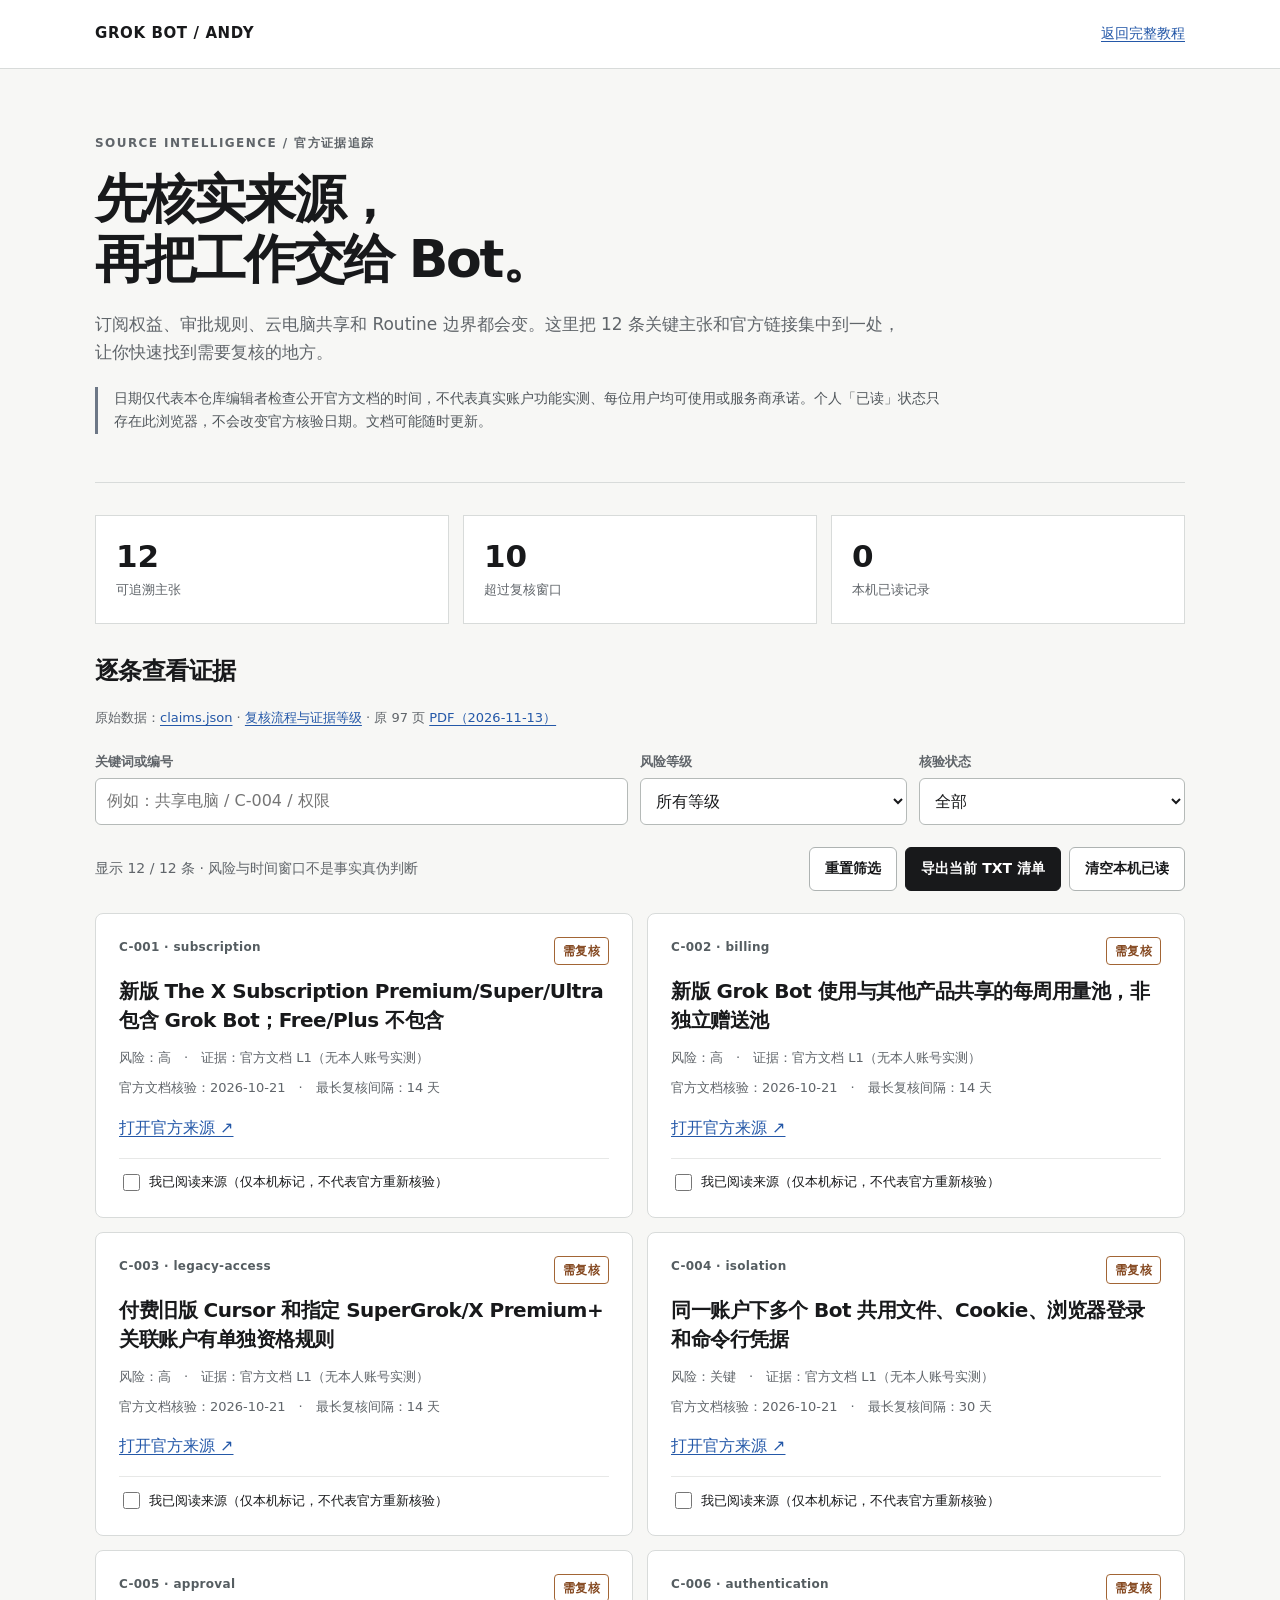
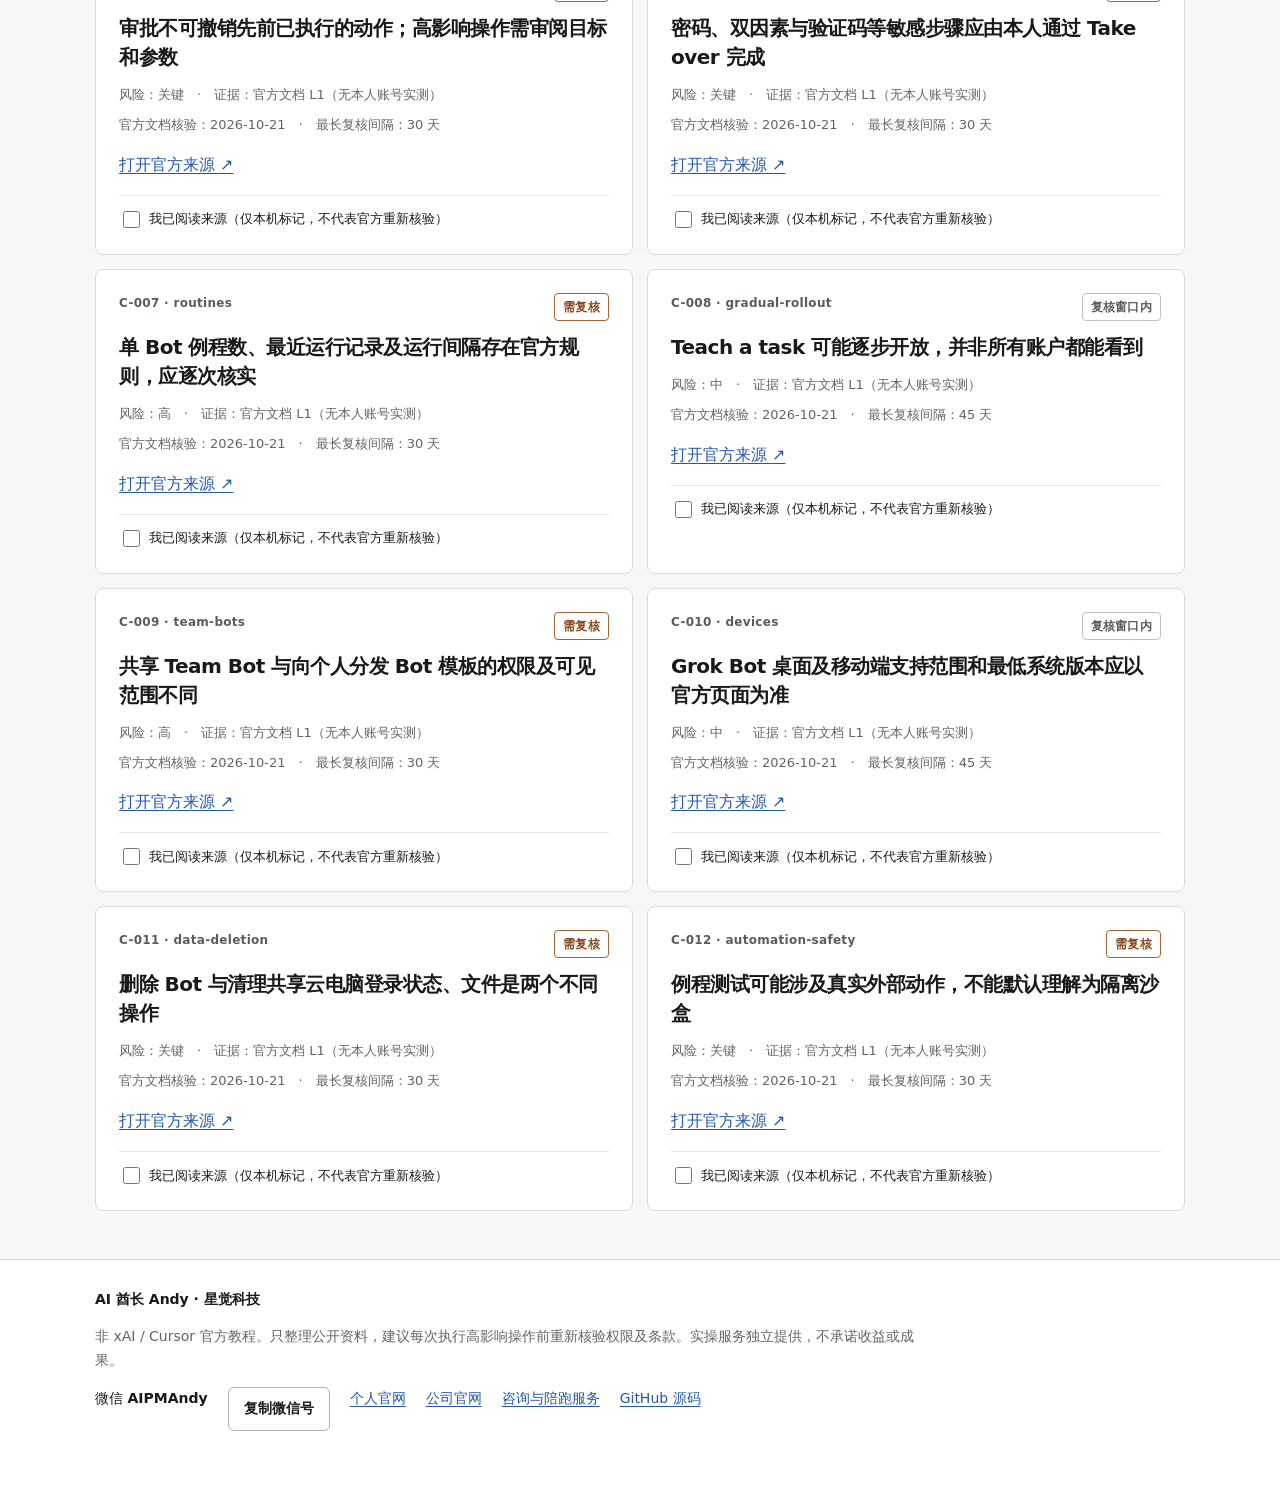
==== source-audit.html @ 8f7f7f73 "feat: add source-backed Grok Bot claim audit workbench" ====
<!doctype html>
<html lang="zh-CN">
<head>
<meta charset="utf-8"><meta name="viewport" content="width=device-width, initial-scale=1">
<title>Grok Bot 官方来源核验工作台｜12 条关键主张 · AI 酋长 Andy</title>
<meta name="description" content="逐条查看 Grok Bot 的订阅、共享电脑、安全审批、自动化和团队权限来源。显示真实官方文档核验日、复核周期、证据等级与本地检查记录，可搜索筛选和导出。">
<meta name="robots" content="index,follow">
<link rel="canonical" href="https://aipmandy.github.io/grok-bot-handbook/source-audit.html">
<meta property="og:type" content="website"><meta property="og:title" content="Grok Bot 官方来源核验工作台"><meta property="og:description" content="12 条关键主张的官方原文、核验日期、风险等级与复核清单。非账号实测。"><meta property="og:url" content="https://aipmandy.github.io/grok-bot-handbook/source-audit.html">
<meta name="theme-color" content="#f7f7f5">
<link rel="icon" type="image/svg+xml" href="assets/favicon.svg">
<script type="application/ld+json">{"@context":"https://schema.org","@type":"WebPage","name":"Grok Bot 官方来源核验工作台","url":"https://aipmandy.github.io/grok-bot-handbook/source-audit.html","inLanguage":"zh-CN","dateModified":"2026-11-24","isPartOf":{"@type":"WebSite","url":"https://aipmandy.github.io/grok-bot-handbook/"},"author":{"@type":"Person","name":"AI 酋长 Andy","url":"https://metaver.vip/"},"publisher":{"@type":"Organization","name":"星觉科技","url":"https://www.a6no1.cn/"},"about":{"@type":"Thing","name":"Grok Bot 官方功能与订阅核验"},"isAccessibleForFree":true}</script>
<style>
:root{color-scheme:light;--ink:#18191b;--soft:#60656a;--bg:#f7f7f5;--line:#d8dbda;--panel:#fff;--blue:#2458a8}
*{box-sizing:border-box}body{margin:0;font:16px/1.68 system-ui,-apple-system,BlinkMacSystemFont,"PingFang SC","Microsoft Yahei",sans-serif;color:var(--ink);background:var(--bg)}
a{color:var(--blue);text-underline-offset:3px}button,input,select{font:inherit}button,select{cursor:pointer}button:focus-visible,a:focus-visible,input:focus-visible,select:focus-visible{outline:3px solid #629df5;outline-offset:3px}
.skip{position:absolute;left:-9999px;top:6px}.skip:focus{left:12px;z-index:9;background:#fff;padding:8px}
.wrap{width:min(1090px,calc(100% - 40px));margin-inline:auto}.top{border-bottom:1px solid var(--line);background:var(--panel)}.nav{display:flex;align-items:center;justify-content:space-between;gap:16px;min-height:68px}.wordmark{font-size:15px;letter-spacing:.04em;font-weight:750;text-decoration:none;color:var(--ink)}.navlink{font-size:14px}
.kicker{font-size:12px;font-weight:730;letter-spacing:.12em;color:var(--soft);text-transform:uppercase}.hero{padding:64px 0 34px;border-bottom:1px solid var(--line)}h1{font-size:clamp(30px,4.5vw,52px);line-height:1.16;letter-spacing:-.045em;margin:16px 0 20px;max-width:850px}h2{font-size:24px;line-height:1.3;letter-spacing:-.025em}.lead{max-width:820px;font-size:17px;color:var(--soft);margin:0 0 20px}.note{max-width:850px;padding-left:16px;border-left:3px solid #6d7786;color:#51575c;font-size:14px}
.metrics{display:grid;grid-template-columns:repeat(3,minmax(0,1fr));gap:14px;margin:32px 0}.metric{background:#fff;border:1px solid var(--line);padding:20px}.metric strong{display:block;font-size:31px;line-height:1.3;font-variant-numeric:tabular-nums}.metric span{font-size:13px;color:var(--soft)}
.toolbar{display:grid;grid-template-columns:2fr 1fr 1fr;gap:12px;margin:22px 0}.field label{display:block;font-size:13px;margin-bottom:5px;color:var(--soft);font-weight:650}.field input,.field select{min-height:47px;width:100%;border:1px solid #b5bab8;border-radius:6px;padding:9px 11px;background:#fff;color:var(--ink)}
.bar{display:flex;align-items:center;justify-content:space-between;gap:16px;flex-wrap:wrap;margin:14px 0 22px}.actions{display:flex;flex-wrap:wrap;gap:8px}.btn{border:1px solid #aeb3b2;background:#fff;color:var(--ink);min-height:44px;border-radius:6px;padding:8px 15px;text-decoration:none;font-weight:600;font-size:14px}.btn.primary{background:var(--ink);color:#fff;border-color:var(--ink)}.count{font-size:14px;color:var(--soft)}
.cards{display:grid;grid-template-columns:repeat(2,minmax(0,1fr));gap:14px;padding-bottom:48px}.claim{border:1px solid var(--line);background:#fff;border-radius:8px;padding:23px;min-width:0}.claim-top{display:flex;justify-content:space-between;gap:8px;flex-wrap:wrap;color:#555d61;font-size:12px;font-weight:700;letter-spacing:.025em}.claim h3{font-size:20px;line-height:1.45;margin:12px 0;font-weight:720;letter-spacing:-.025em}.detail{color:var(--soft);font-size:13px;margin:8px 0}.source{overflow-wrap:anywhere}.tag{display:inline-block;padding:3px 8px;border:1px solid #bcc3c8;border-radius:4px}.overdue{border-color:#a26535;color:#854921}.claim .local{display:flex;gap:6px;align-items:center;margin-top:15px;padding-top:12px;border-top:1px solid #e7e8e7;font-size:13px}.local input{width:17px;height:17px}
.empty{padding:28px;border:1px dashed var(--line);color:var(--soft)}.footer{border-top:1px solid var(--line);background:#fff;padding:28px 0 46px;font-size:14px}.footerlinks{display:flex;flex-wrap:wrap;gap:10px 20px}.footer p{max-width:840px;color:var(--soft)}
@media(max-width:740px){.wrap{width:calc(100% - 28px)}.hero{padding:38px 0 20px}.metrics{gap:6px}.metric{padding:12px}.metric strong{font-size:24px}.toolbar{grid-template-columns:1fr}.cards{grid-template-columns:1fr}.claim{padding:18px}h1{letter-spacing:-.025em}}
@media(prefers-reduced-motion:no-preference){.btn{transition:background-color .15s ease}}
</style>
</head>
<body>
<a class="skip" href="#main">跳转正文</a>
<header class="top"><nav class="wrap nav" aria-label="导航"><a class="wordmark" href="index.html">GROK BOT / ANDY</a><a class="navlink" href="index.html">返回完整教程</a></nav></header>
<main class="wrap" id="main">
<section class="hero"><div class="kicker">Source intelligence / 官方证据追踪</div><h1>先核实来源，<br>再把工作交给 Bot。</h1>
<p class="lead">订阅权益、审批规则、云电脑共享和 Routine 边界都会变。这里把 12 条关键主张和官方链接集中到一处，让你快速找到需要复核的地方。</p>
<p class="note">日期仅代表本仓库编辑者检查公开官方文档的时间，不代表真实账户功能实测、每位用户均可使用或服务商承诺。个人「已读」状态只存在此浏览器，不会改变官方核验日期。文档可能随时更新。</p>
</section>
<section class="metrics" aria-label="资料概览"><div class="metric"><strong id="total">—</strong><span>可追溯主张</span></div><div class="metric"><strong id="stale">—</strong><span>超过复核窗口</span></div><div class="metric"><strong id="reviewed">—</strong><span>本机已读记录</span></div></section>
<section aria-labelledby="audit-title"><h2 id="audit-title">逐条查看证据</h2><p class="detail">原始数据：<a href="data/claims.json">claims.json</a> · <a href="docs/FACT-CHECK-LEDGER.md">复核流程与证据等级</a> · 原 97 页 <a href="pdf/grok-bot-handbook-guide.pdf">PDF（2026-11-13）</a></p>
<div class="toolbar"><div class="field"><label for="search">关键词或编号</label><input id="search" type="search" placeholder="例如：共享电脑 / C-004 / 权限" autocomplete="off"></div>
<div class="field"><label for="risk">风险等级</label><select id="risk"><option value="">所有等级</option><option value="critical">关键风险</option><option value="high">高风险</option><option value="medium">中等风险</option></select></div>
<div class="field"><label for="status">核验状态</label><select id="status"><option value="">全部</option><option value="overdue">需再次复核</option><option value="current">窗口内</option><option value="unread">我还没阅读</option></select></div></div>
<div class="bar"><span id="count" class="count" aria-live="polite">正在读取来源台账…</span><div class="actions"><button class="btn" type="button" id="reset">重置筛选</button><button class="btn primary" type="button" id="export" disabled>导出当前 TXT 清单</button><button class="btn" type="button" id="clear">清空本机已读</button></div></div>
<div class="cards" id="cards" aria-live="polite"></div><p class="empty" id="empty" hidden>没有符合条件的记录。可以重置筛选。</p>
</section>
</main>
<footer class="footer"><div class="wrap"><strong>AI 酋长 Andy · 星觉科技</strong><p>非 xAI / Cursor 官方教程。只整理公开资料，建议每次执行高影响操作前重新核验权限及条款。实操服务独立提供，不承诺收益或成果。</p><div class="footerlinks"><span>微信 <strong>AIPMAndy</strong></span><button class="btn" type="button" id="copy">复制微信号</button><a href="https://metaver.vip/">个人官网</a><a href="https://www.a6no1.cn/">公司官网</a><a href="https://metaver.vip/services">咨询与陪跑服务</a><a href="https://github.com/AIPMAndy/grok-bot-handbook">GitHub 源码</a></div><p id="feedback" role="status" aria-live="polite"></p></div></footer>
<script>
'use strict';
const $=id=>document.getElementById(id), KEY='grok-claims-read-v1';
let records=[],shown=[],read=new Set();
try{const arr=JSON.parse(localStorage.getItem(KEY)||'[]');if(Array.isArray(arr))read=new Set(arr.filter(x=>typeof x==='string'&&/^C-\d{3}$/.test(x)));}catch(_){}
const official=u=>{try{const x=new URL(u);return x.protocol==='https:'&&['docs.x.ai','x.ai','cursor.com','help.x.com'].includes(x.hostname);}catch(_){return false;}};
const daysAgo=s=>{const d=new Date(s+'T00:00:00Z');return Number.isFinite(d.getTime())?Math.floor((Date.now()-d.getTime())/86400000):Infinity;};
function save(){try{localStorage.setItem(KEY,JSON.stringify([...read]));}catch(_){$('feedback').textContent='本机存储不可用，仅本页临时记录。';}}
function text(tag,content,cls){const el=document.createElement(tag);el.textContent=content;if(cls)el.className=cls;return el;}
function render(){
const q=$('search').value.trim().toLowerCase(),risk=$('risk').value,status=$('status').value;
shown=records.filter(c=>{const expired=daysAgo(c.last_verified)>c.max_age_days;return (!risk||c.risk===risk)&&(!q||[c.id,c.topic,c.claim,c.official_url].join(' ').toLowerCase().includes(q))&&(!status||(status==='overdue'&&expired)||(status==='current'&&!expired)||(status==='unread'&&!read.has(c.id)));});
$('total').textContent=records.length;$('stale').textContent=records.filter(c=>daysAgo(c.last_verified)>c.max_age_days).length;$('reviewed').textContent=records.filter(c=>read.has(c.id)).length;
$('count').textContent='显示 '+shown.length+' / '+records.length+' 条 · 风险与时间窗口不是事实真伪判断';
$('empty').hidden=shown.length!==0;$('export').disabled=shown.length===0;
const root=$('cards');root.replaceChildren();for(const c of shown){
const item=document.createElement('article');item.className='claim';item.setAttribute('aria-label',c.id);
const top=text('div',c.id+' · '+c.topic,'claim-top');const expired=daysAgo(c.last_verified)>c.max_age_days;top.append(text('span',expired?'需复核':'复核窗口内',expired?'tag overdue':'tag'));item.append(top,text('h3',c.claim));
item.append(text('p','风险：'+({critical:'关键',high:'高',medium:'中'}[c.risk]||c.risk)+'　·　证据：官方文档 L1（无本人账号实测）','detail'));
item.append(text('p','官方文档核验：'+c.last_verified+'　·　最长复核间隔：'+c.max_age_days+' 天','detail'));
const p=text('p','','source');if(official(c.official_url)){const a=text('a','打开官方来源 ↗');a.href=c.official_url;a.target='_blank';a.rel='noopener noreferrer';p.append(a);}else p.textContent='来源链接待修复：'+c.official_url;item.append(p);
const local=text('label','','local');const box=document.createElement('input');box.type='checkbox';box.checked=read.has(c.id);box.setAttribute('aria-label','标记 '+c.id+' 官方资料已阅读');box.addEventListener('change',()=>{if(box.checked)read.add(c.id);else read.delete(c.id);save();render();});local.append(box,text('span','我已阅读来源（仅本机标记，不代表官方重新核验）'));item.append(local);root.append(item);
}}
$('search').addEventListener('input',render);$('risk').addEventListener('change',render);$('status').addEventListener('change',render);
$('reset').addEventListener('click',()=>{$('search').value='';$('risk').value='';$('status').value='';render();$('search').focus();});
$('clear').addEventListener('click',()=>{if(read.size&&confirm('清空本机已读记录？此操作不会修改官方核验日期。')){read.clear();save();render();}});
$('export').addEventListener('click',()=>{if(!shown.length)return;const lines=['Grok Bot 官方来源人工复核清单','导出时间：'+new Date().toISOString(),'说明：官方 L1 文档不代表作者账号实测；本机已读不是新官方核验。',''];for(const c of shown){lines.push(c.id+' | '+c.risk+' | '+c.topic,c.claim,'原核验日：'+c.last_verified+' | 最大间隔：'+c.max_age_days+'天 | 当前：'+(daysAgo(c.last_verified)>c.max_age_days?'需复核':'窗口内'),'官方来源：'+c.official_url,'本机已读：'+(read.has(c.id)?'是':'否'),'人工复核记录：________________','');}const blob=new Blob(['\ufeff'+lines.join('\n')],{type:'text/plain;charset=utf-8'});const url=URL.createObjectURL(blob);const a=document.createElement('a');a.href=url;a.download='grok-bot-official-source-checklist.txt';document.body.append(a);a.click();a.remove();setTimeout(()=>URL.revokeObjectURL(url),1000);$('feedback').textContent='已生成本地清单。';});
$('copy').addEventListener('click',async()=>{try{await navigator.clipboard.writeText('AIPMAndy');$('feedback').textContent='微信号已复制：AIPMAndy';}catch(_){$('feedback').textContent='复制失败，请手动选择微信号 AIPMAndy。';}});
fetch('data/claims.json',{cache:'no-cache'}).then(r=>{if(!r.ok)throw Error('HTTP '+r.status);return r.json();}).then(d=>{if(!Array.isArray(d.claims)||d.claims.length!==12)throw Error('数据结构异常');records=d.claims;render();}).catch(e=>{$('count').textContent='来源台账读取失败：'+e.message+'。请使用上方 claims.json 原始链接。';});
</script>
</body></html>
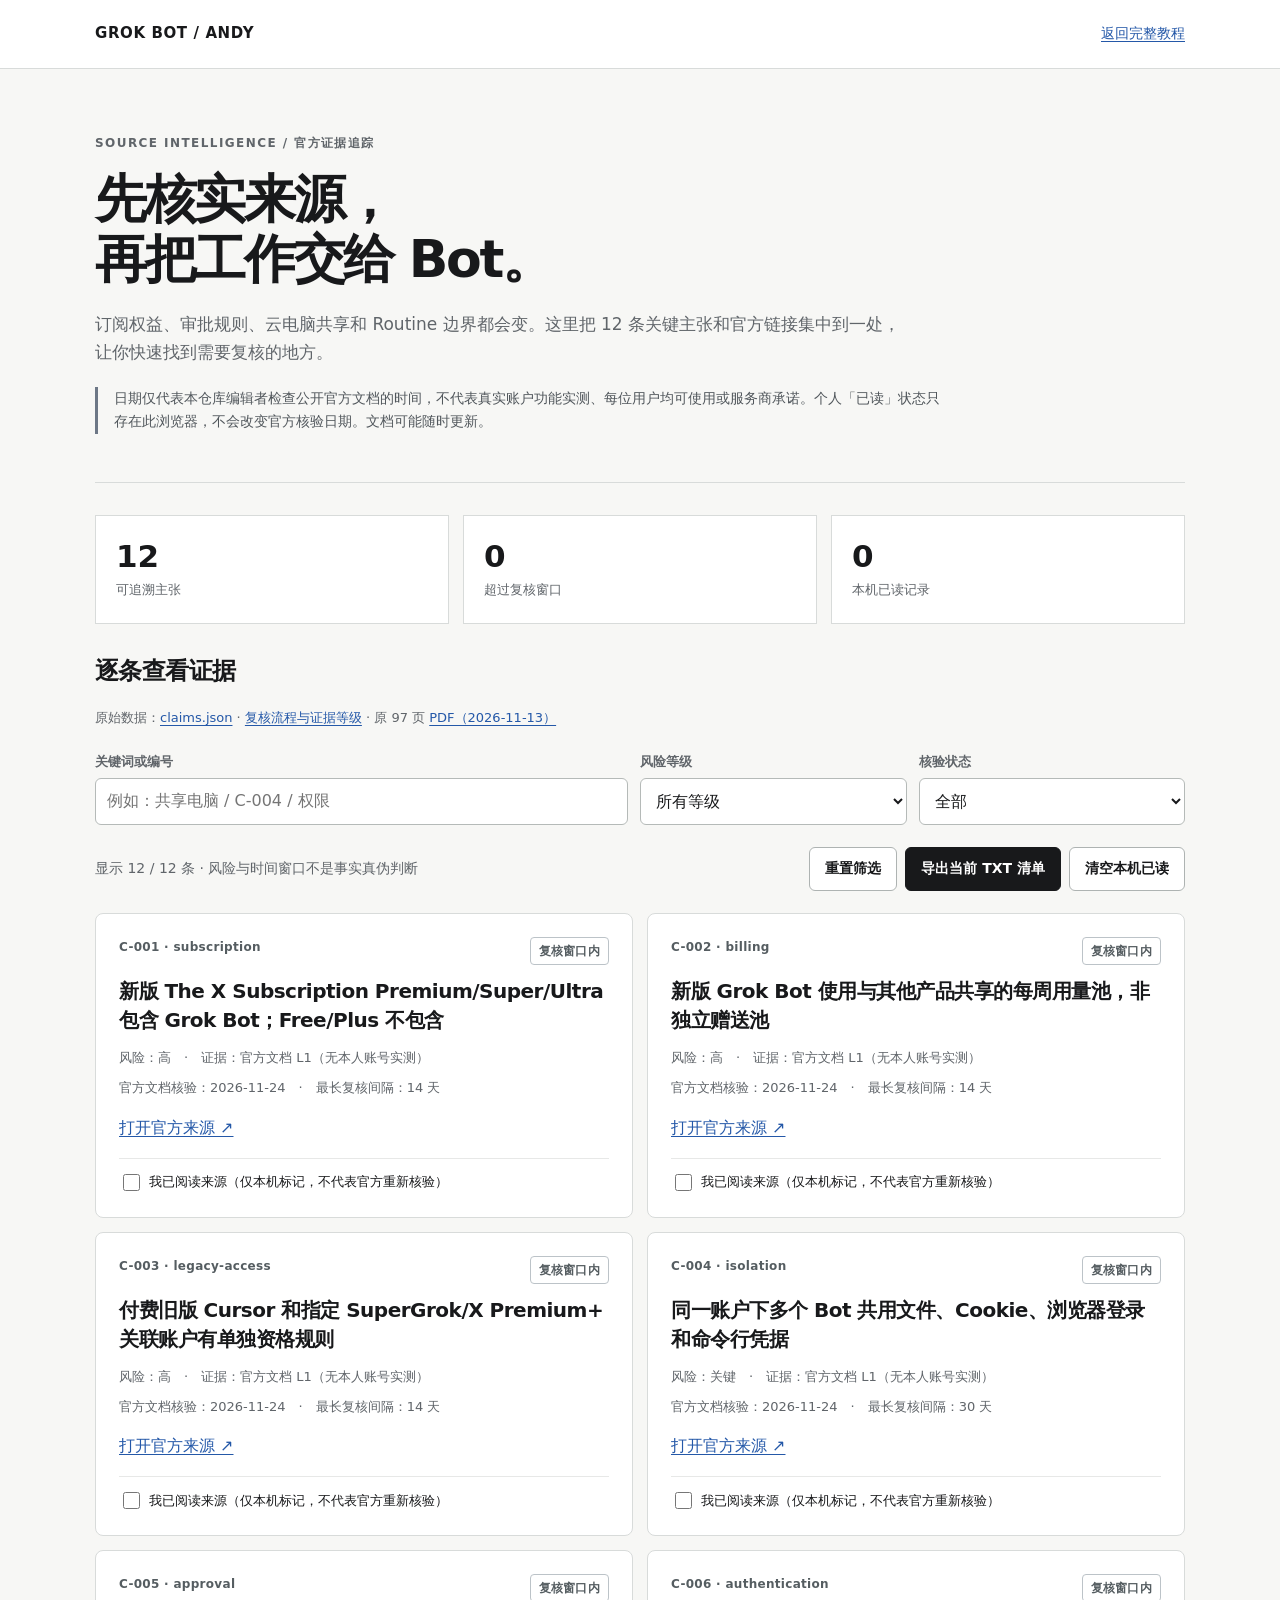
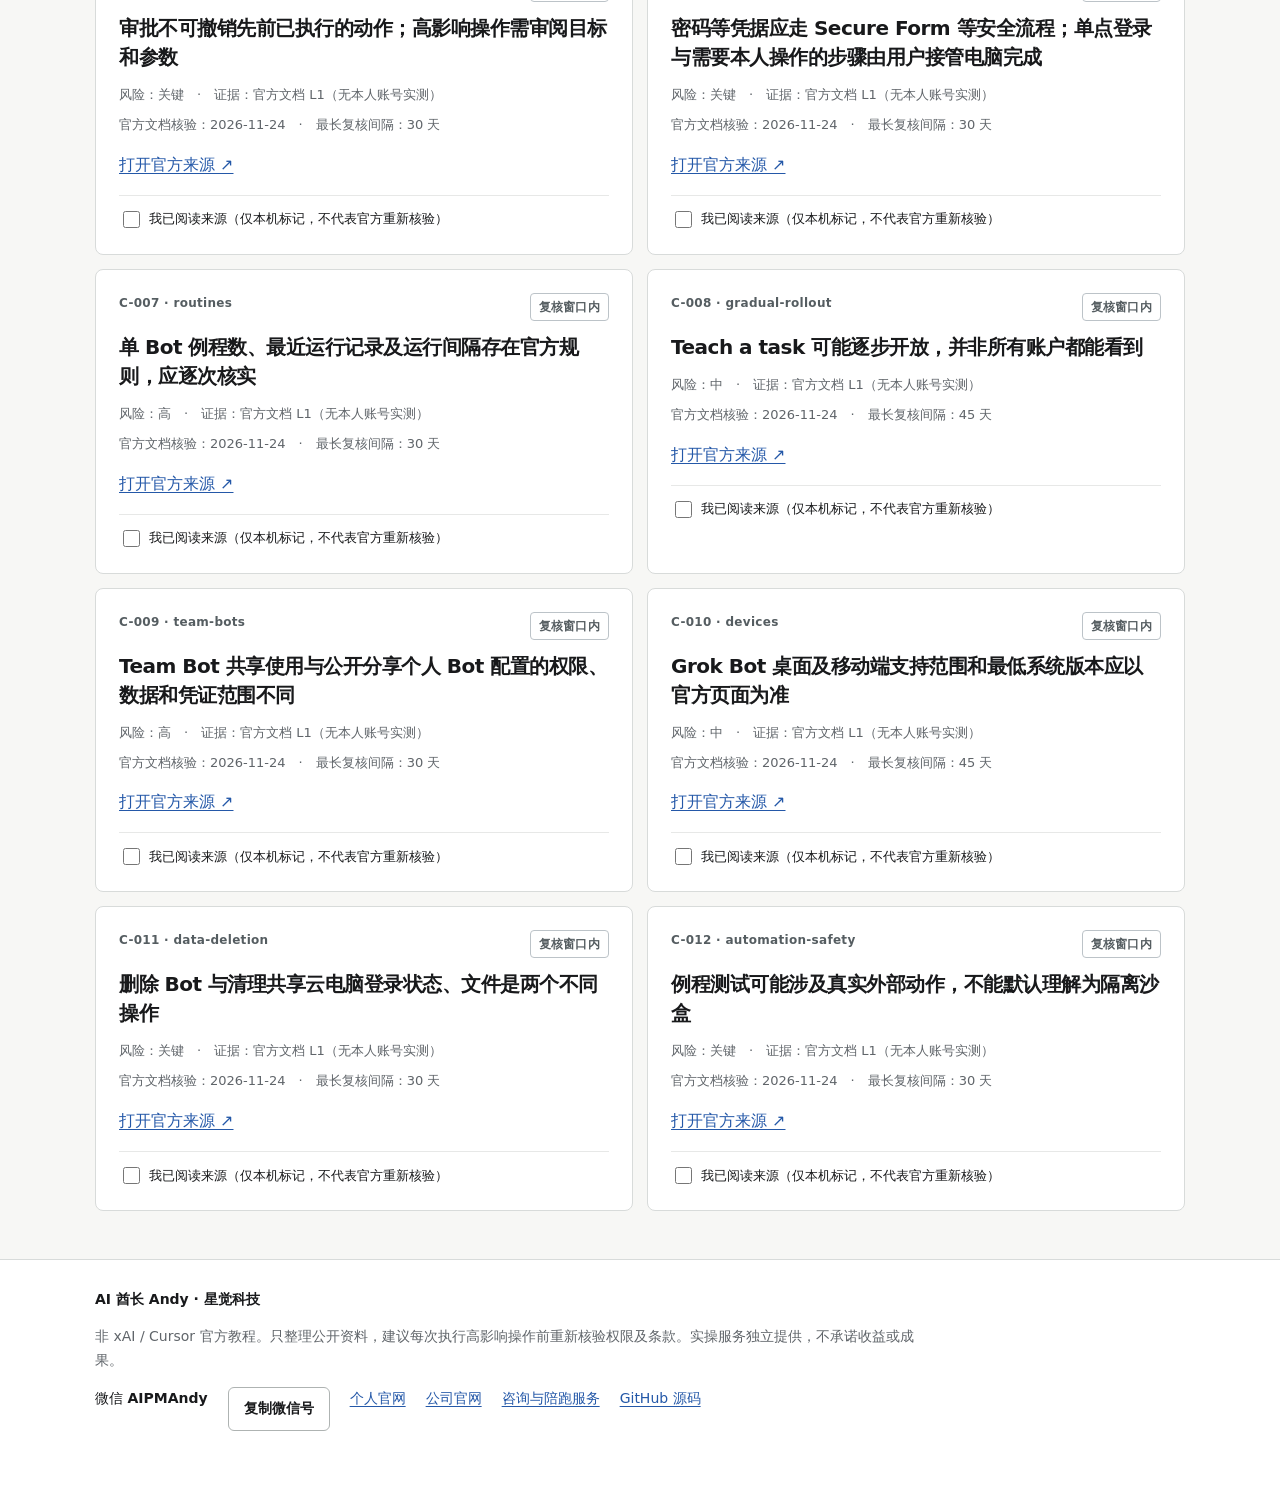
==== commit 93a4ee9c: "docs(geo): 补齐 GEO/SEO 基础设施（README 结构化问答 / llms.txt / canonical / JSON-LD） 改动范围：README 页面结构化数据。内容为原仓库" ====
--- a/source-audit.html
+++ b/source-audit.html
@@ -25,6 +25,7 @@
 @media(max-width:740px){.wrap{width:calc(100% - 28px)}.hero{padding:38px 0 20px}.metrics{gap:6px}.metric{padding:12px}.metric strong{font-size:24px}.toolbar{grid-template-columns:1fr}.cards{grid-template-columns:1fr}.claim{padding:18px}h1{letter-spacing:-.025em}}
 @media(prefers-reduced-motion:no-preference){.btn{transition:background-color .15s ease}}
 </style>
+<meta name="twitter:card" content="summary"><link rel="alternate" type="text/plain" href="https://aipmandy.github.io/grok-bot-handbook/llms.txt" title="llms.txt">
 </head>
 <body>
 <a class="skip" href="#main">跳转正文</a>
